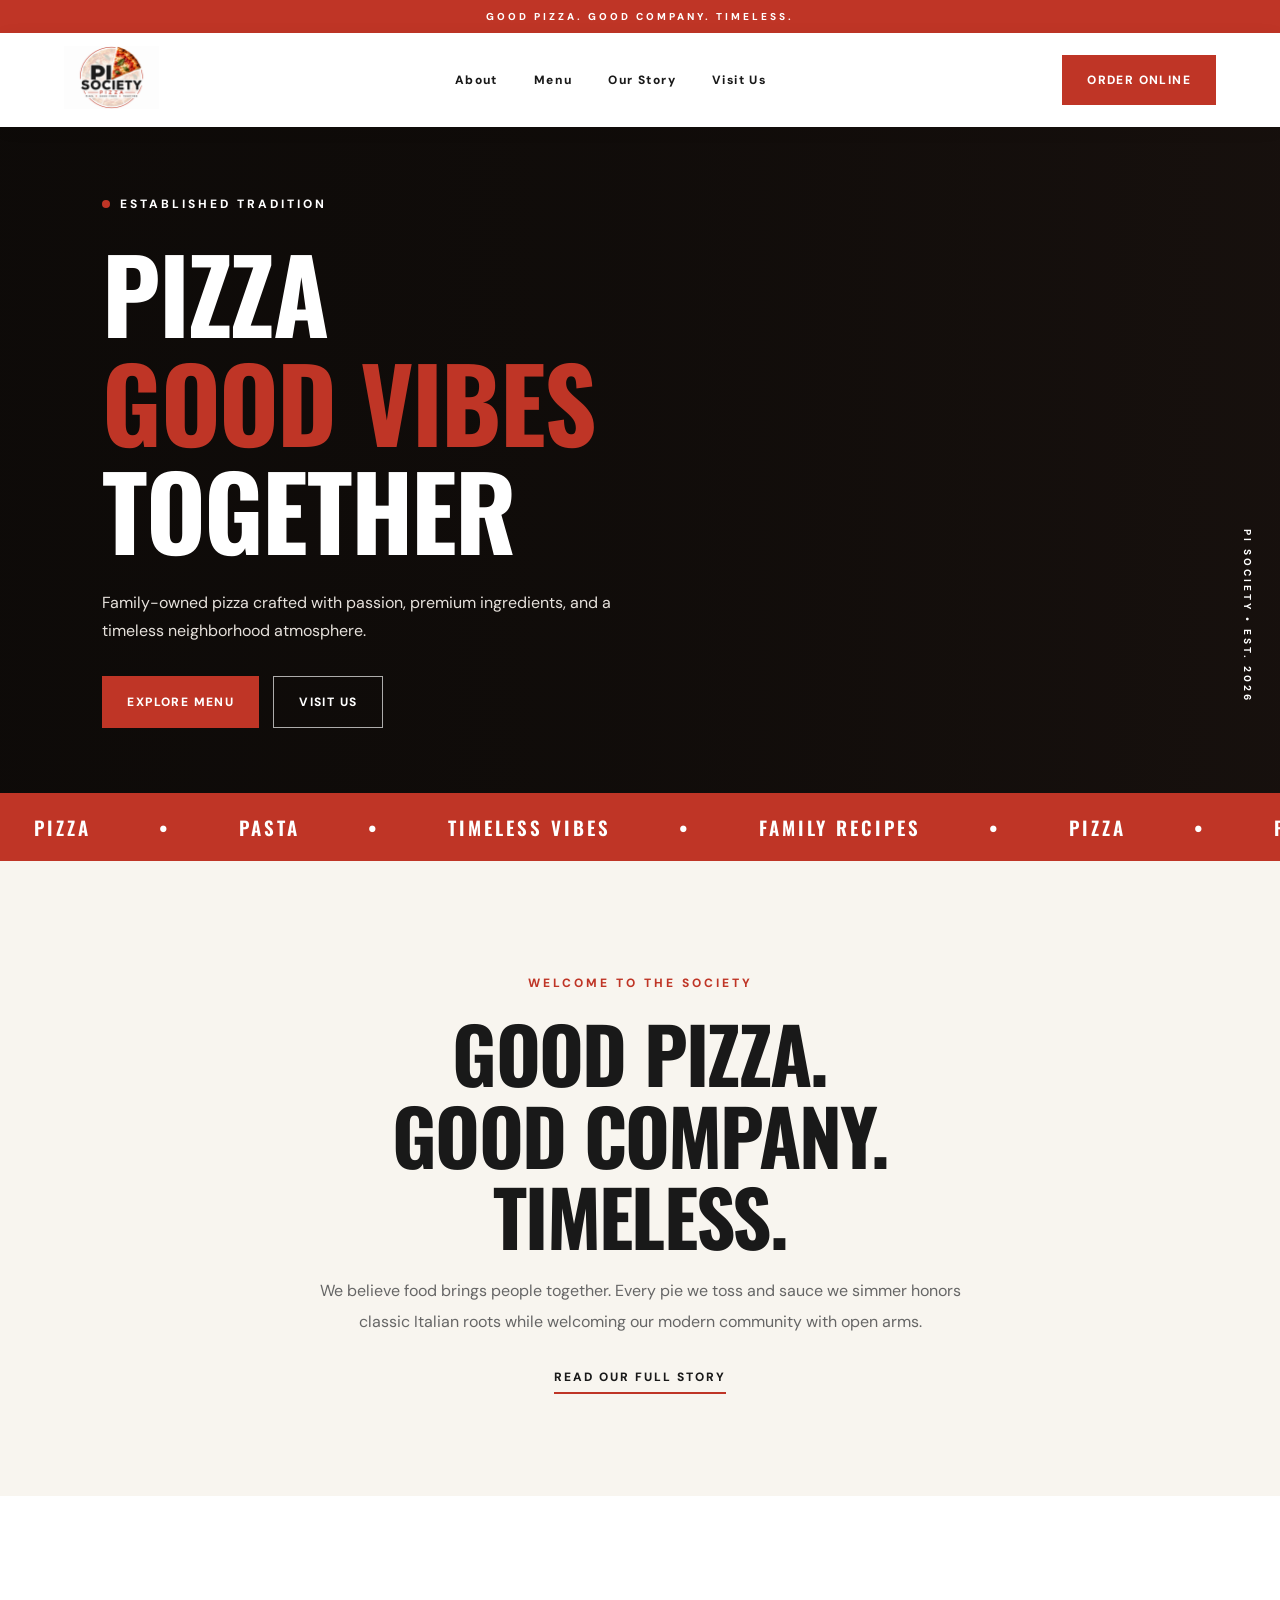
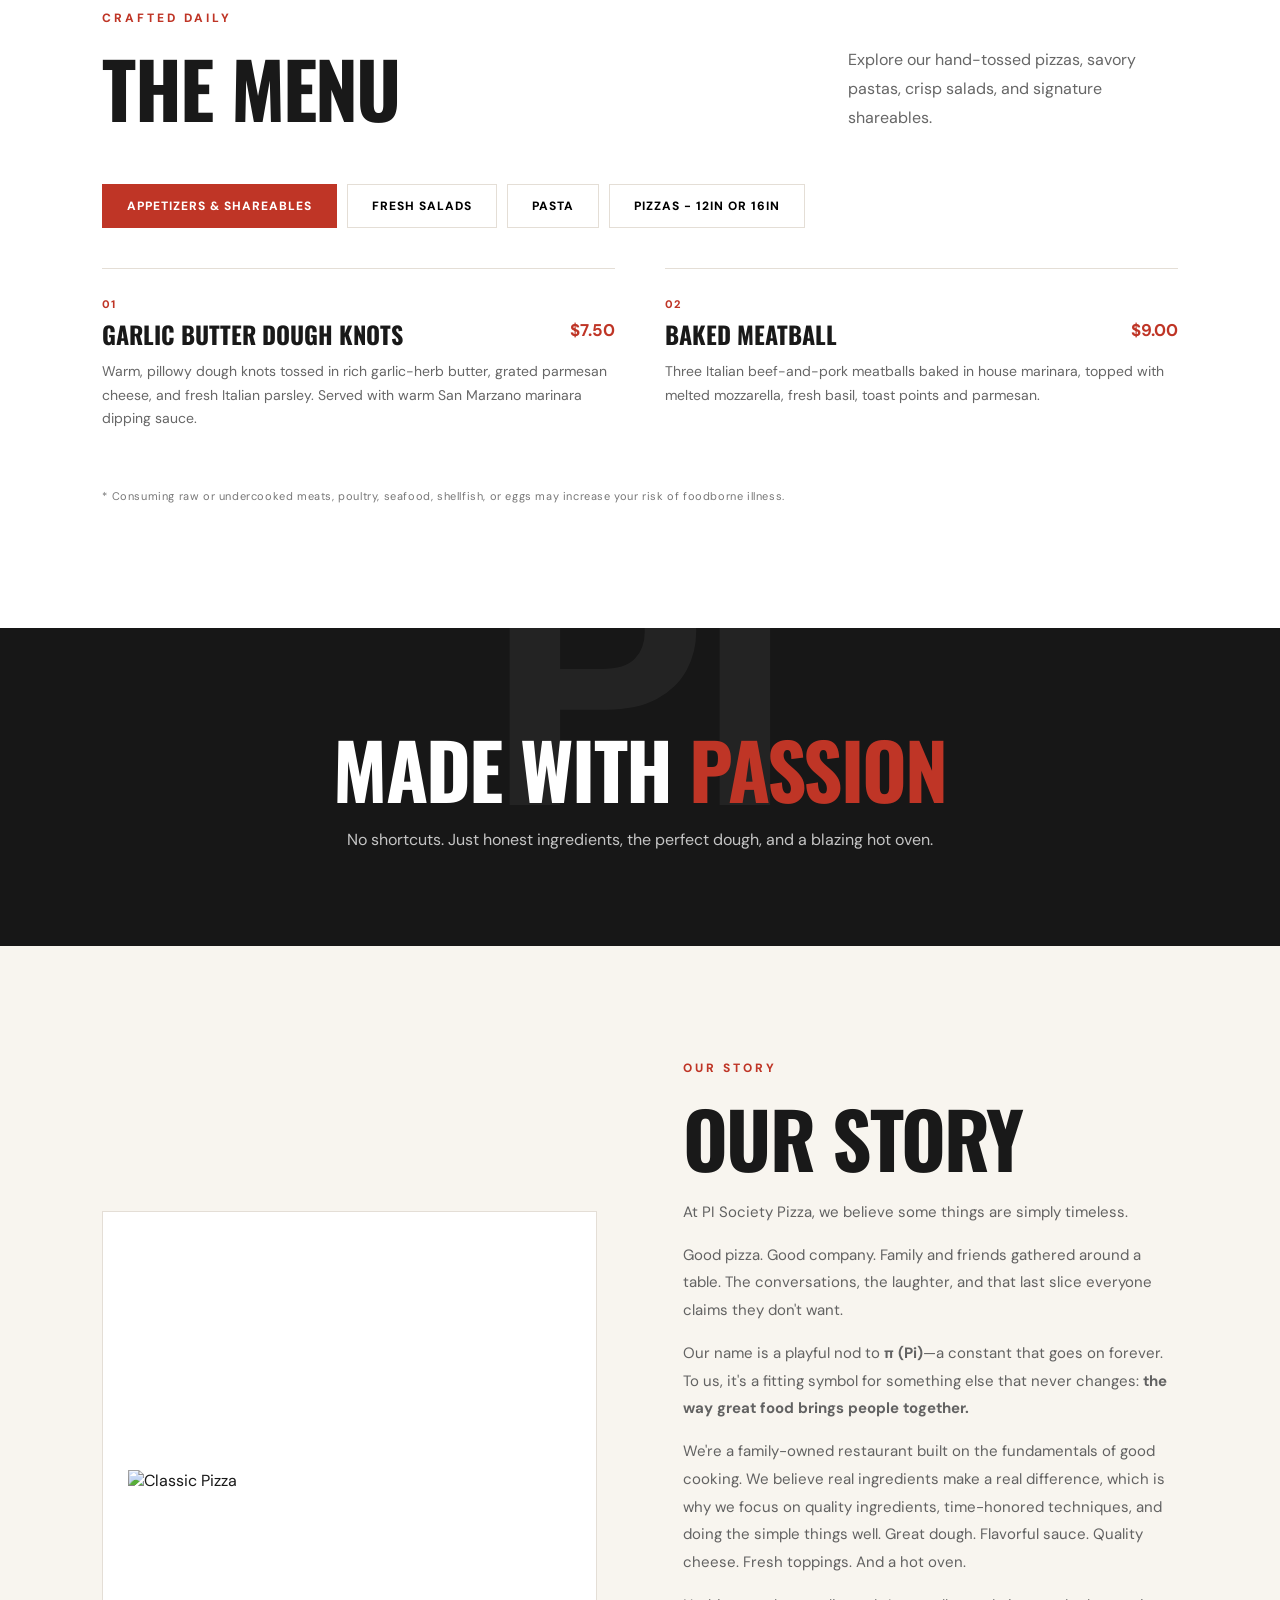
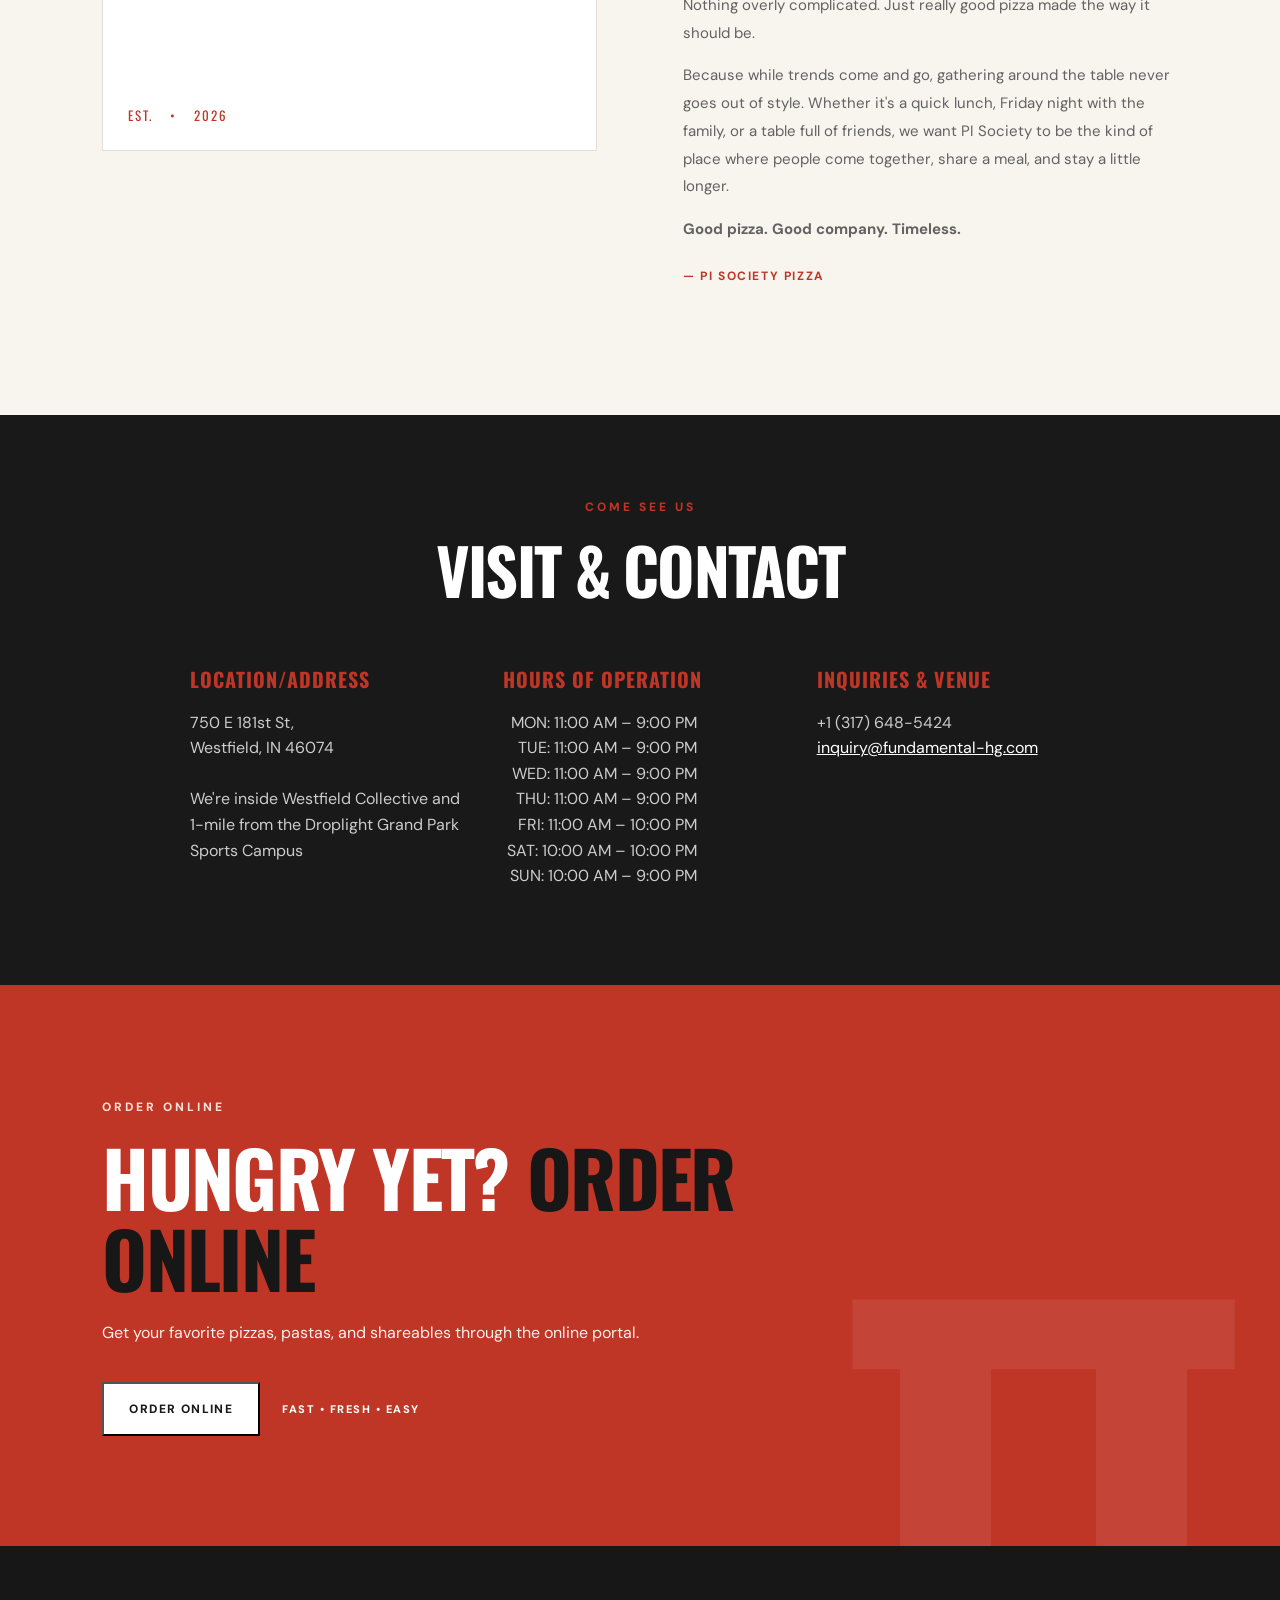
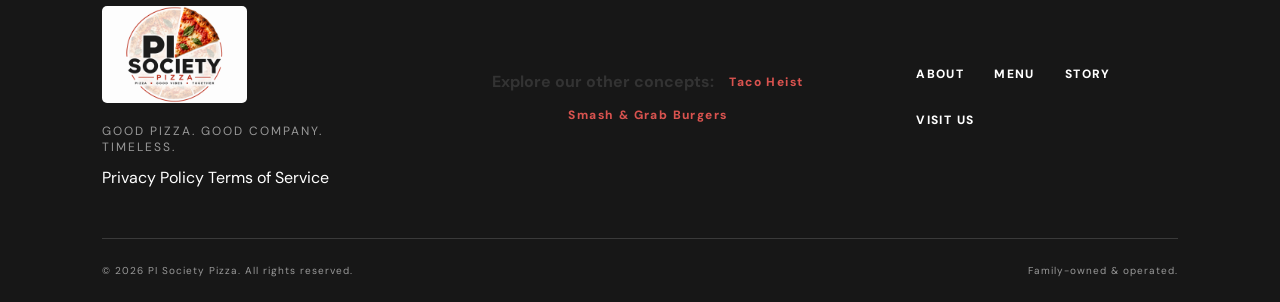
==== index.html @ d2dd9883 "alternate name" ====
<!doctype html>
<html lang="en">
<head>
    <meta charset="utf-8">
    <meta name="viewport" content="width=device-width, initial-scale=1">
    <meta name="theme-color" content="#bb3224">
    <meta name="description" content="PI Society Pizza — family-owned pizza, good vibes, together. Explore our pizzas, pastas, salads and shareables.">
    <title>PI Society Pizza</title>
    <link rel="preconnect" href="https://fonts.googleapis.com">
    <link rel="preconnect" href="https://fonts.gstatic.com" crossorigin>
    <link href="https://fonts.googleapis.com/css2?family=DM+Sans:wght@400;500;600;700;800&family=Oswald:wght@400;500;600;700&display=swap" rel="stylesheet">
    <link rel="stylesheet" href="css/styles.css">
    <link rel="icon" type="image/png" href="images/favicon.png">
    <meta property="og:site_name" content="PI Society Pizza, Good Pizza. Good Company. Timeless.">
    <script type="application/ld+json">
        {
        "@context": "https://schema.org",
        "@type": "WebSite",
        "name": "PI Society Pizza",
        "alternateName": "Pi Society Pizza: Good Pizza. Good Company. Timeless.",        
        "url": "https://pisocietypizza.com/"
        }
</script>
</head>
<script async src="https://www.googletagmanager.com/gtm.js?id=GTM-TGFSW2G2"></script>
<script>
  window.dataLayer = window.dataLayer || [];
  function gtag(){dataLayer.push(arguments);}
  gtag('js', new Date());
</script>
<body>
    <div class="topbar">GOOD PIZZA. GOOD COMPANY. TIMELESS.</div>
    
    <header class="header">
        <a class="brand" href="#home" aria-label="PI Society Pizza home">
            <img src="images/pi_company_logo.png" alt="PI Society Pizza Logo">
        </a>
        <nav aria-label="Main Navigation">
            <a href="#intro">About</a>
            <a href="#menu">Menu</a>
            <a href="#story">Our Story</a>
            <a href="#visit">Visit Us</a>
        </nav>
        <div class="header-right-actions">
            <a href="https://order.toasttab.com/online/pi-society-wfc" target="_blank" rel="noopener" class="btn btn-red header-order-btn order-popup-trigger">ORDER ONLINE</a>
            <button class="navtoggle" aria-label="Toggle Navigation">☰</button>
        </div>
    </header>

    <main id="home">
        <section class="hero">
            <div class="hero-photo" role="img" aria-label="Delicious wood-fired pizza"></div>
            <div class="hero-shade"></div>
            <div class="hero-content">
                <span class="eyebrow"><span class="dot"></span>ESTABLISHED TRADITION</span>
                <h1>PIZZA<br><em>GOOD VIBES</em><br>TOGETHER</h1>
                <p>Family-owned pizza crafted with passion, premium ingredients, and a timeless neighborhood atmosphere.</p>
                <div class="hero-actions">
                    <a href="#menu" class="btn btn-red">EXPLORE MENU</a>
                    <a href="#visit" class="btn btn-outline">VISIT US</a>
                </div>
            </div>
            <div class="hero-vertical">PI SOCIETY • EST. 2026</div>
        </section>

        <div class="ticker" aria-hidden="true">
            <div>
                <span>PIZZA</span><span>•</span>
                <span>PASTA</span><span>•</span>
                <span>TIMELESS VIBES</span><span>•</span>
                <span>FAMILY RECIPES</span><span>•</span>
				<span>PIZZA</span><span>•</span>
                <span>PASTA</span><span>•</span>
                <span>TIMELESS VIBES</span><span>•</span>
                <span>FAMILY RECIPES</span><span>•</span>
				<span>PIZZA</span><span>•</span>
                <span>PASTA</span><span>•</span>
                <span>TIMELESS VIBES</span><span>•</span>
                <span>FAMILY RECIPES</span><span>•</span>
				<span>PIZZA</span><span>•</span>
                <span>PASTA</span><span>•</span>
                <span>TIMELESS VIBES</span><span>•</span>
                <span>FAMILY RECIPES</span><span>•</span>
            </div>
        </div>

        <section id="intro" class="section intro">
            <span class="section-kicker">WELCOME TO THE SOCIETY</span>
            <h2>GOOD PIZZA.<br>GOOD COMPANY.<br>TIMELESS.</h2>
            <p>We believe food brings people together. Every pie we toss and sauce we simmer honors classic Italian roots while welcoming our modern community with open arms.</p>
            <a href="#story" class="text-link">READ OUR FULL STORY</a>
        </section>

        <section id="menu" class="section menu">
            <div class="section-head">
                <div>
                    <span class="section-kicker">CRAFTED DAILY</span>
                    <h2>THE MENU</h2>
                </div>
                <p>Explore our hand-tossed pizzas, savory pastas, crisp salads, and signature shareables.</p>
            </div>
            
            <div class="tabs" role="tablist" aria-label="Menu Categories">
                <!-- Populated via main.js -->
            </div>

            <div class="menu-grid" id="menu-container">
                <!-- Injected via main.js -->
            </div>
            
            <p class="menu-note">* Consuming raw or undercooked meats, poultry, seafood, shellfish, or eggs may increase your risk of foodborne illness.</p>
        </section>

        <section class="statement">
            <span>PI</span>
            <h2>MADE WITH <em>PASSION</em></h2>
            <p>No shortcuts. Just honest ingredients, the perfect dough, and a blazing hot oven.</p>
        </section>

        <section id="story" class="section story">
            <div class="story-visual">
                <img src="https://images.unsplash.com/photo-1574071318508-1cdbab80d002?auto=format&fit=crop&w=1800&q=85](https://images.unsplash.com/photo-1574071318508-1cdbab80d002?auto=format&fit=crop&w=1800&q=85" alt="Classic Pizza">
                <div class="story-stamp">EST. <span>•</span> 2026</div>
            </div>
            <div class="story-copy">
                <span class="section-kicker">OUR STORY</span>
                <h2>OUR STORY</h2>
                <p>At PI Society Pizza, we believe some things are simply timeless.</p>
				<p>Good pizza. Good company. Family and friends gathered around a table. The conversations, the laughter, and that last slice everyone claims they don't want.</p>
                <p>Our name is a playful nod to <b>π (Pi)</b>—a constant that goes on forever. To us, it's a fitting symbol for something else that never changes: <b>the way great food brings people together.</b></p>
				<p>We're a family-owned restaurant built on the fundamentals of good cooking. We believe real ingredients make a real difference, which is why we focus on quality ingredients, time-honored techniques, and doing the simple things well. Great dough. Flavorful sauce. Quality cheese. Fresh toppings. And a hot oven.</p>
				<p>Nothing overly complicated. Just really good pizza made the way it should be.</p>
				<p>Because while trends come and go, gathering around the table never goes out of style. Whether it's a quick lunch, Friday night with the family, or a table full of friends, we want PI Society to be the kind of place where people come together, share a meal, and stay a little longer.</p>
				<p><b>Good pizza. Good company. Timeless.</b></p>
				<strong>— PI SOCIETY PIZZA</strong></br>
				
		</div>
        </section>

        <section id="visit" class="section visit-us" style="background: var(--black); color: white; text-align: center; padding: 80px 8%;">
            <span class="section-kicker" style="color: var(--red);">COME SEE US</span>
            <h2 style="font-family: Oswald, sans-serif; font-size: clamp(36px, 5vw, 64px); margin: 20px 0;">VISIT & CONTACT</h2>
            <div style="display: grid; grid-template-columns: repeat(auto-fit, minmax(250px, 1fr)); gap: 40px; margin-top: 40px; text-align: left; max-width: 900px; margin-left: auto; margin-right: auto;">
                <div>
                    <h3 style="color: var(--red); font-family: Oswald, sans-serif; font-size: 20px; letter-spacing: 1px; margin-bottom: 10px;">LOCATION/ADDRESS</h3>
                    <p style="color: #ccc; line-height: 1.6;">750 E 181st St,<br>Westfield, IN 46074<br><br>We're inside Westfield Collective and 1-mile from the Droplight Grand Park Sports Campus</p>
                </div>
                <div>
                    <h3 style="color: var(--red); font-family: Oswald, sans-serif; font-size: 20px; letter-spacing: 1px; margin-bottom: 10px;">HOURS OF OPERATION</h3>
                    <p style="color: #ccc; line-height: 1.6; text-align: right; margin-right:2em; padding-right: 3em;">MON: 11:00 AM – 9:00 PM<br>TUE: 11:00 AM – 9:00 PM<br>WED: 11:00 AM – 9:00 PM<br>THU: 11:00 AM – 9:00 PM<br>FRI: 11:00 AM – 10:00 PM<br>SAT: 10:00 AM – 10:00 PM<br>SUN: 10:00 AM – 9:00 PM</p>
                </div>
                <div>
                    <h3 style="color: var(--red); font-family: Oswald, sans-serif; font-size: 20px; letter-spacing: 1px; margin-bottom: 10px;">INQUIRIES & VENUE</h3>
                    <p style="color: #ccc; line-height: 1.6;">+1 (317) 648-5424<br><a href="mailto:inquiry@fundamental-hg.com" style="color: #fff; text-decoration: underline;">inquiry@fundamental-hg.com</a></p>
                </div>
            </div>
        </section>

        <section class="section order">
            <div class="order-inner">
                <span class="section-kicker">ORDER ONLINE</span>
                <h2>HUNGRY YET? <em>ORDER ONLINE</em></h2>
                <p>Get your favorite pizzas, pastas, and shareables through the online portal.</p>
                <div class="order-actions">
                    <button class="btn btn-light order-popup-trigger">ORDER ONLINE</button>
                    <span>FAST • FRESH • EASY</span>
                </div>
            </div>
            <div class="order-pi" aria-hidden="true">π</div>
        </section>
    </main>

    <footer>
        <div class="footer-top">
            <div>
                <img src="images/pi_company_logo.png" alt="PI Society Pizza Logo">
                <p style="margin-top: 15px; color: #999;">GOOD PIZZA. GOOD COMPANY. TIMELESS.</p>
                <div class="legal-links">
                    <a href="/privacy.html">Privacy Policy</a>
                    <a href="/terms.html">Terms of Service</a>
                </div>
            </div>
            <div class = "footer-links">
                <div class="sibling-concepts">
                <span class="concepts-label" >Explore our other concepts:</span>
                 <a href="https://www.taco-heist.com" target="_blank" class="concept-link">Taco Heist</a>
                 <a href="https://www.smashngrab-burgers.com" target="_blank" class="concept-link">Smash & Grab Burgers</a>
                </div>
            </div>
            <div class="footer-links">
                <a href="#intro">ABOUT</a>
                <a href="#menu">MENU</a>
                <a href="#story">STORY</a>
                <a href="#visit">VISIT US</a>
            </div>
        </div>
        <div class="footer-bottom">
            <span>&copy; 2026 PI Society Pizza. All rights reserved.</span>
            <span>Family-owned & operated.</span>
        </div>
    </footer>

  <!-- External Redirect Popup Modal -->
  <div class="modal-overlay" id="orderModal" style="display: none;">
    <div class="modal-box">
      <h3 style="color: var(--black); font-family: Oswald, sans-serif; font-size: 24px; margin-bottom: 15px;">REDIRECTING TO ORDER</h3>
      <p style="color: var(--grey); margin-bottom: 30px;">You are now being redirected to our secure online ordering partner website.</p>
      <div class="modal-actions" style="display: flex; justify-content: center; gap: 15px;">
        <button class="btn btn-red" id="proceedBtn">CONTINUE</button>
        <button class="btn btn-outline" id="cancelBtn" style="color: var(--black); border-color: var(--black);">CANCEL</button>
      </div>
    </div>
  </div>

    <script src="js/menu-data.js"></script>
    <script src="js/main.js"></script>
</body>
</html>
---- css/styles.css ----
:root {
    --red: #bf3526;
    --black: #191919;
    --cream: #f8f5ef;
    --muted: #777;
    --line: #e4ded6;
}

* { box-sizing: border-box; }
html { scroll-behavior: smooth; }
body { margin: 0; background: var(--cream); color: var(--black); font-family: 'DM Sans', sans-serif; }
a { color: inherit; text-decoration: none; }
button { font: inherit; }

.topbar { background: var(--red); color: #fff; text-align: center; padding: 10px; font-size: 10px; font-weight: 800; letter-spacing: 3px; }
.header { height: 94px; padding: 0 5%; display: flex; align-items: center; justify-content: space-between; background: #fff; position: sticky; top: 0; z-index: 20; box-shadow: 0 3px 18px #0000000b; }
.brand img { width: 95px; height: 80px; object-fit: contain; }
.header nav { display: flex; gap: 36px; }
.header nav a, .footer-links a { font-size: 12px; font-weight: 800; letter-spacing: 1.4px; }
.header nav a:hover, .footer-links a:hover { color: var(--red); }

.header-right-actions {
    display: flex;
    align-items: center;
    gap: 20px;
}

.header-order-btn {
    padding: 11px 20px;
    font-size: 11px;
}

.btn { display: inline-flex; align-items: center; justify-content: center; gap: 35px; padding: 17px 25px; font-size: 12px; font-weight: 800; letter-spacing: 1.4px; transition: transform .2s, background .2s; cursor: pointer; }
.btn:hover { transform: translateY(-3px); }
.btn-red { background: var(--red); color: white; }
.btn-outline { border: 1px solid #ffffffa8; color: white; }
.btn-light { background: white; color: var(--black); }

.navtoggle { display: none; }

.hero { min-height: 660px; position: relative; display: flex; align-items: center; overflow: hidden; background: #18110e; color: white; }
.hero-photo { position: absolute; inset: 0; background-image: url('https://images.unsplash.com/photo-1574071318508-1cdbab80d002?auto=format&fit=crop&w=1800&q=85'); background-size: cover; background-position: center 53%; }
.hero-shade { position: absolute; inset: 0; background: linear-gradient(90deg, rgba(13,10,8,.94), rgba(13,10,8,.7) 47%, rgba(13,10,8,.12)); }
.hero-content { position: relative; z-index: 1; margin-left: 8%; max-width: 800px; padding: 65px 0; }
.eyebrow, .section-kicker { font-size: 12px; font-weight: 800; letter-spacing: 3px; color: var(--red); }
.eyebrow { color: #fff; }
.dot { display: inline-block; width: 8px; height: 8px; background: var(--red); border-radius: 50%; margin-right: 10px; }

.hero h1, h2 { font-family: Oswald, Impact, sans-serif; font-weight: 700; line-height: 1.06; letter-spacing: -1.7px; }
.hero h1 { font-size: clamp(64px, 8vw, 125px); margin: 25px 0; }
.hero h1 em, h2 em { color: var(--red); font-style: normal; }
.hero p { max-width: 515px; line-height: 1.8; color: #e6e1dc; font-size: 16px; }
.hero-actions { display: flex; gap: 14px; margin-top: 30px; }
.hero-vertical { position: absolute; right: 26px; bottom: 90px; writing-mode: vertical-rl; letter-spacing: 3px; font-size: 10px; font-weight: 800; }

.ticker { background: var(--red); color: #fff; overflow: hidden; padding: 20px 0; white-space: nowrap; font-family: Oswald, sans-serif; font-weight: 600; font-size: 19px; letter-spacing: 3px; width: 100%; }
.ticker div { display: flex; width: max-content; min-width: 200%; animation: marquee 45s linear infinite; }
.ticker span { margin: 0 34px; flex-shrink: 0; }
@keyframes marquee { to { transform: translateX(-50%); } }

.section { padding: 110px 8%; }
.intro { text-align: center; max-width: 1000px; margin: auto; }
.intro h2, .section-head h2, .story h2, .order h2, .statement h2 { font-size: clamp(48px, 6vw, 86px); margin: 20px 0; }
.intro p { max-width: 660px; margin: 0 auto 28px; line-height: 1.9; color: #666; }
.text-link { font-size: 12px; font-weight: 800; letter-spacing: 2px; border-bottom: 2px solid var(--red); padding-bottom: 7px; }

.menu { background: #fff; }
.section-head { display: flex; justify-content: space-between; align-items: end; gap: 40px; }
.section-head p { max-width: 330px; color: #666; line-height: 1.8; }
.tabs { display: flex; gap: 10px; flex-wrap: wrap; margin: 35px 0 40px; }
.tab { border: 1px solid var(--line); background: transparent; padding: 13px 24px; cursor: pointer; font-size: 12px; font-weight: 800; letter-spacing: 1px; }
.tab.active, .tab:hover { background: var(--red); border-color: var(--red); color: #fff; }

.menu-grid { display: grid; grid-template-columns: repeat(2, minmax(0, 1fr)); gap: 0 50px; }
.menu-item { border-top: 1px solid var(--line); padding: 28px 0 30px; position: relative; }
.menu-number { font-size: 11px; font-weight: 800; color: var(--red); letter-spacing: 1px; }
.item-heading { display: flex; justify-content: space-between; align-items: start; gap: 20px; margin: 8px 0; }
.item-heading h3 { font-family: Oswald, sans-serif; font-size: 24px; text-transform: uppercase; margin: 0; line-height: 1.3; }
.item-heading strong { font-size: 17px; color: var(--red); white-space: nowrap; }
.menu-item p { font-size: 14px; color: #666; line-height: 1.7; margin: 10px 0 0; }
.menu-note { margin-top: 25px; font-size: 11px; color: #777; line-height: 1.9; letter-spacing: .6px; }

.statement { background: #171717; color: #fff; text-align: center; padding: 80px 20px; position: relative; overflow: hidden; }
.statement > span { position: absolute; font-size: 360px; font-weight: 800; opacity: .05; top: -180px; left: 50%; transform: translateX(-50%); }
.statement h2 { position: relative; }
.statement p { color: #c5c5c5; position: relative; }

.story { display: grid; grid-template-columns: 1fr 1fr; gap: 8%; align-items: center; }
.story-visual { min-height: 540px; background: #fff; display: flex; align-items: center; justify-content: center; position: relative; border: 1px solid var(--line); }
.story-visual img { width: 90%; max-width: 500px; }
.story-stamp { position: absolute; bottom: 25px; left: 25px; font-family: Oswald, sans-serif; font-size: 13px; letter-spacing: 2px; color: var(--red); }
.story-stamp span { margin: 0 12px; }
.story-copy p { color: #626262; line-height: 1.85; font-size: 15px; }
.story-copy strong { display: block; color: var(--red); font-size: 12px; letter-spacing: 1.6px; margin-top: 24px; }

.order { background: var(--red); color: white; position: relative; overflow: hidden; }
.order-inner { position: relative; z-index: 1; max-width: 850px; }
.order .section-kicker { color: #ffe0d9; }
.order h2 em { color: #171717; }
.order p { max-width: 580px; line-height: 1.8; color: #fff0eb; }
.order-actions { display: flex; align-items: center; gap: 22px; flex-wrap: wrap; margin-top: 35px; }
.order-actions span { font-size: 11px; letter-spacing: 1.5px; font-weight: 800; }
.order-pi { position: absolute; right: 2%; bottom: -180px; font-size: 650px; line-height: 1; color: #ffffff14; font-weight: 800; }

/* --- Order Redirect Modal Styles --- */
.order-modal-overlay {
    position: fixed;
    inset: 0;
    background: rgba(0, 0, 0, 0.75);
    z-index: 1000;
    display: flex;
    align-items: center;
    justify-content: center;
    padding: 20px;
    backdrop-filter: blur(4px);
    animation: fadeIn 0.2s ease-out;
}

.order-modal-content {
    background: #fff;
    color: #191919;
    padding: 40px 30px;
    max-width: 480px;
    width: 100%;
    text-align: center;
    border-radius: 4px;
    box-shadow: 0 20px 40px rgba(0,0,0,0.3);
    position: relative;
}

.order-modal-badge {
    display: inline-block;
    font-size: 10px;
    font-weight: 800;
    letter-spacing: 2px;
    color: var(--red);
    background: #fdf2f1;
    padding: 6px 12px;
    margin-bottom: 15px;
    border-radius: 2px;
}

.order-modal-content h3 {
    font-family: 'Oswald', sans-serif;
    font-size: 26px;
    margin: 0 0 15px 0;
    letter-spacing: -0.5px;
}

.order-modal-content p {
    font-size: 15px;
    color: #666;
    line-height: 1.6;
    margin-bottom: 30px;
}

.order-modal-actions {
    display: flex;
    gap: 12px;
}

.order-modal-actions .btn {
    padding: 14px 20px;
    font-size: 11px;
    text-align: center;
    justify-content: center;
}

@keyframes fadeIn {
    from { opacity: 0; transform: scale(0.95); }
    to { opacity: 1; transform: scale(1); }
}

footer { background: #171717; color: #fff; padding: 60px 8% 25px; }
.footer-top { display: flex; justify-content: space-between; align-items: center; gap: 35px; }
.footer-top img { width: 145px; background: white; border-radius: 5px; }
.footer-top p { font-size: 12px; letter-spacing: 2px; }
.footer-links { display: flex; gap: 30px; flex-wrap: wrap; }
.footer-bottom { display: flex; justify-content: space-between; gap: 20px; flex-wrap: wrap; border-top: 1px solid #3a3a3a; padding-top: 25px; margin-top: 50px; color: #999; font-size: 10px; letter-spacing: 1px; }

@media(max-width: 800px) {
    .header { height: 78px; padding: 0 5%; }
    .brand img { height: 65px; width: 75px; }
    .navtoggle { display: block; background: none; border: 0; font-size: 26px; cursor: pointer; color: var(--black); }
    .header nav { display: none; position: absolute; top: 78px; left: 0; right: 0; background: white; flex-direction: column; padding: 25px 7%; box-shadow: 0 12px 15px #0002; }
    .header nav.open { display: flex; }
    .hero { min-height: 600px; }
    .hero-content { margin: 0 6%; padding: 75px 0; }
    .hero h1 { font-size: clamp(56px, 12vw, 90px); }
    .hero-shade { background: linear-gradient(90deg, #0d0a08e8, #0d0a08a3); }
    .hero-vertical { display: none; }
    .section { padding: 75px 6%; }
    .section-head { display: block; }
    .menu-grid { grid-template-columns: 1fr; }
    .story { grid-template-columns: 1fr; }
    .story-visual { min-height: 350px; }
    .story-visual img { max-width: 360px; }
    .footer-top { align-items: start; flex-direction: column; }
}

@media(max-width: 480px) {
    .topbar { font-size: 9px; letter-spacing: 1.5px; }
    .hero h1 { font-size: 56px; }
    .hero-actions { flex-wrap: wrap; }
    .hero-actions .btn { width: 100%; }
    .hero p { font-size: 14px; }
    .item-heading h3 { font-size: 21px; }
    .item-heading strong { font-size: 15px; }
    .tabs { gap: 7px; }
    .tab { padding: 11px 13px; font-size: 10px; }
    .order-pi { font-size: 350px; bottom: -90px; }
    .footer-links { gap: 18px; }
    .header-order-btn { padding: 9px 14px; font-size: 10px; }
}

.sibling-concepts {
    display: flex;
    align-items: center;
    justify-content: center;
    gap: 15px;
    padding: 10px;
    flex-wrap: wrap;
    font-family: inherit;
}

.concepts-label {
    font-weight: bold;
    color: #333; /* Adjust to match the specific site's text color */
}

.concept-link {
    text-decoration: none;
    color: #d9534f; /* Adjust to match the specific site's accent color */
    font-weight: 600;
    transition: color 0.3s ease;
}

.concept-link:hover {
    color: #000;
    text-decoration: underline;
}

/* Mobile responsive adjustment */
@media (max-width: 768px) {
    .sibling-concepts {
        flex-direction: column;
        gap: 10px;
    }
}

.modal-overlay {
    position: fixed;
    top: 0;
    left: 0;
    width: 100vw;
    height: 100vh;
    background: rgba(0, 0, 0, 0.7);
    z-index: 9999;
    display: none; /* Hide by default */
    justify-content: center;
    align-items: center;
}

.modal-box {
    background-color: #ffffff;
    padding: 40px;
    max-width: 500px;
    width: 90%;
    text-align: center;
    border-radius: 8px;
    box-shadow: 0 4px 20px rgba(0,0,0,0.5);
    color: #191919;
}
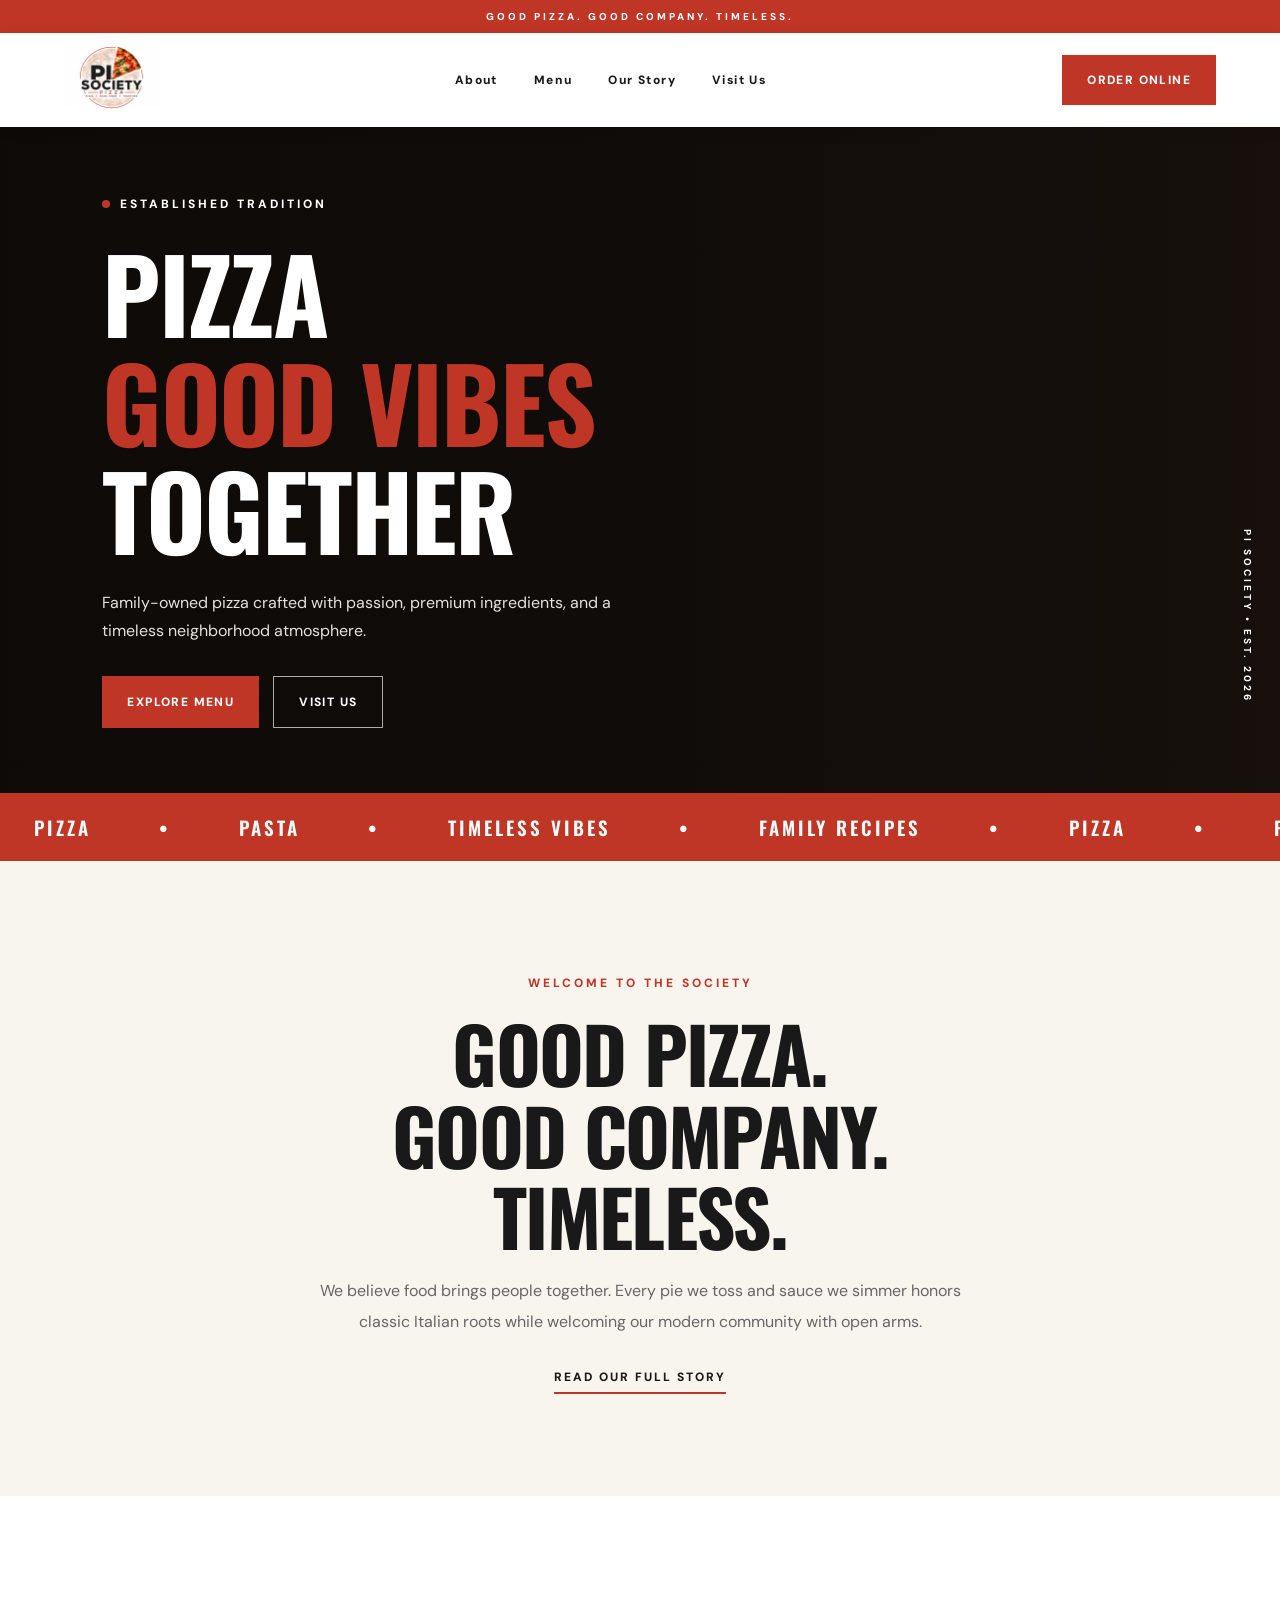
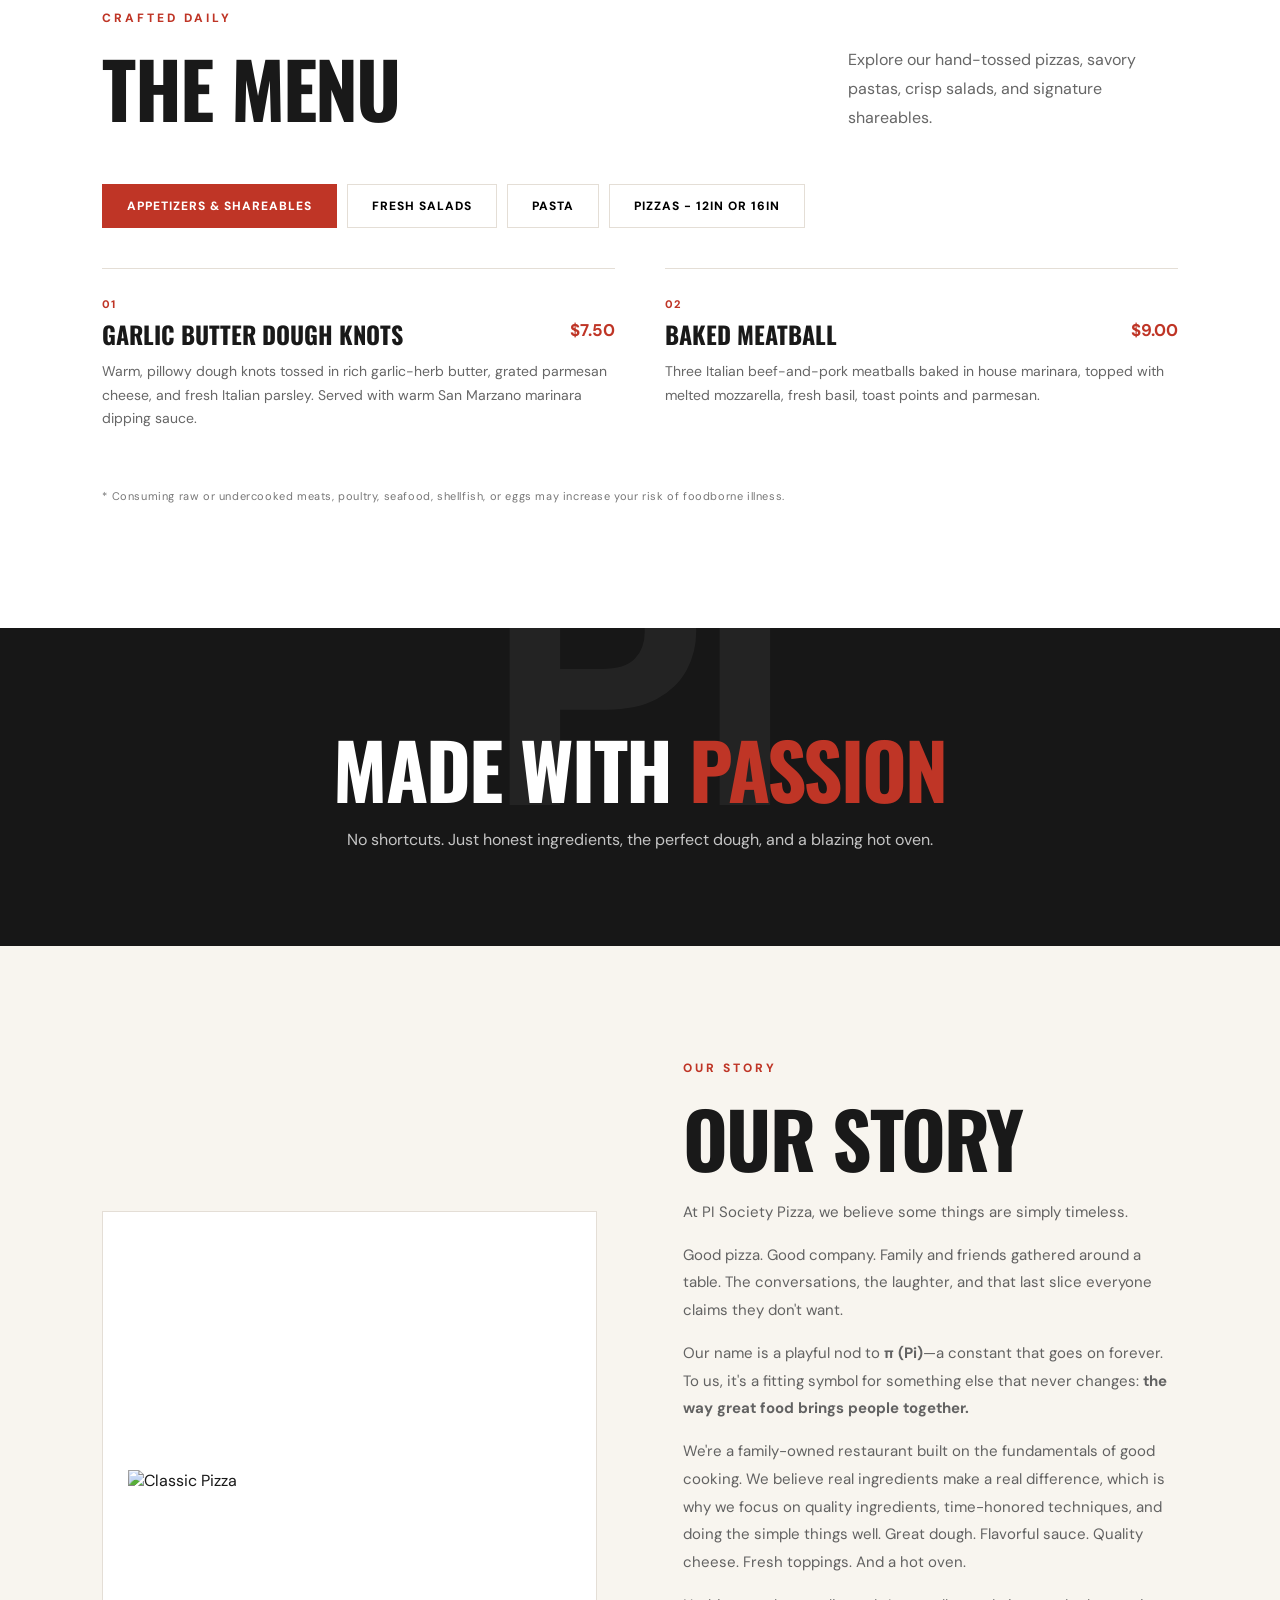
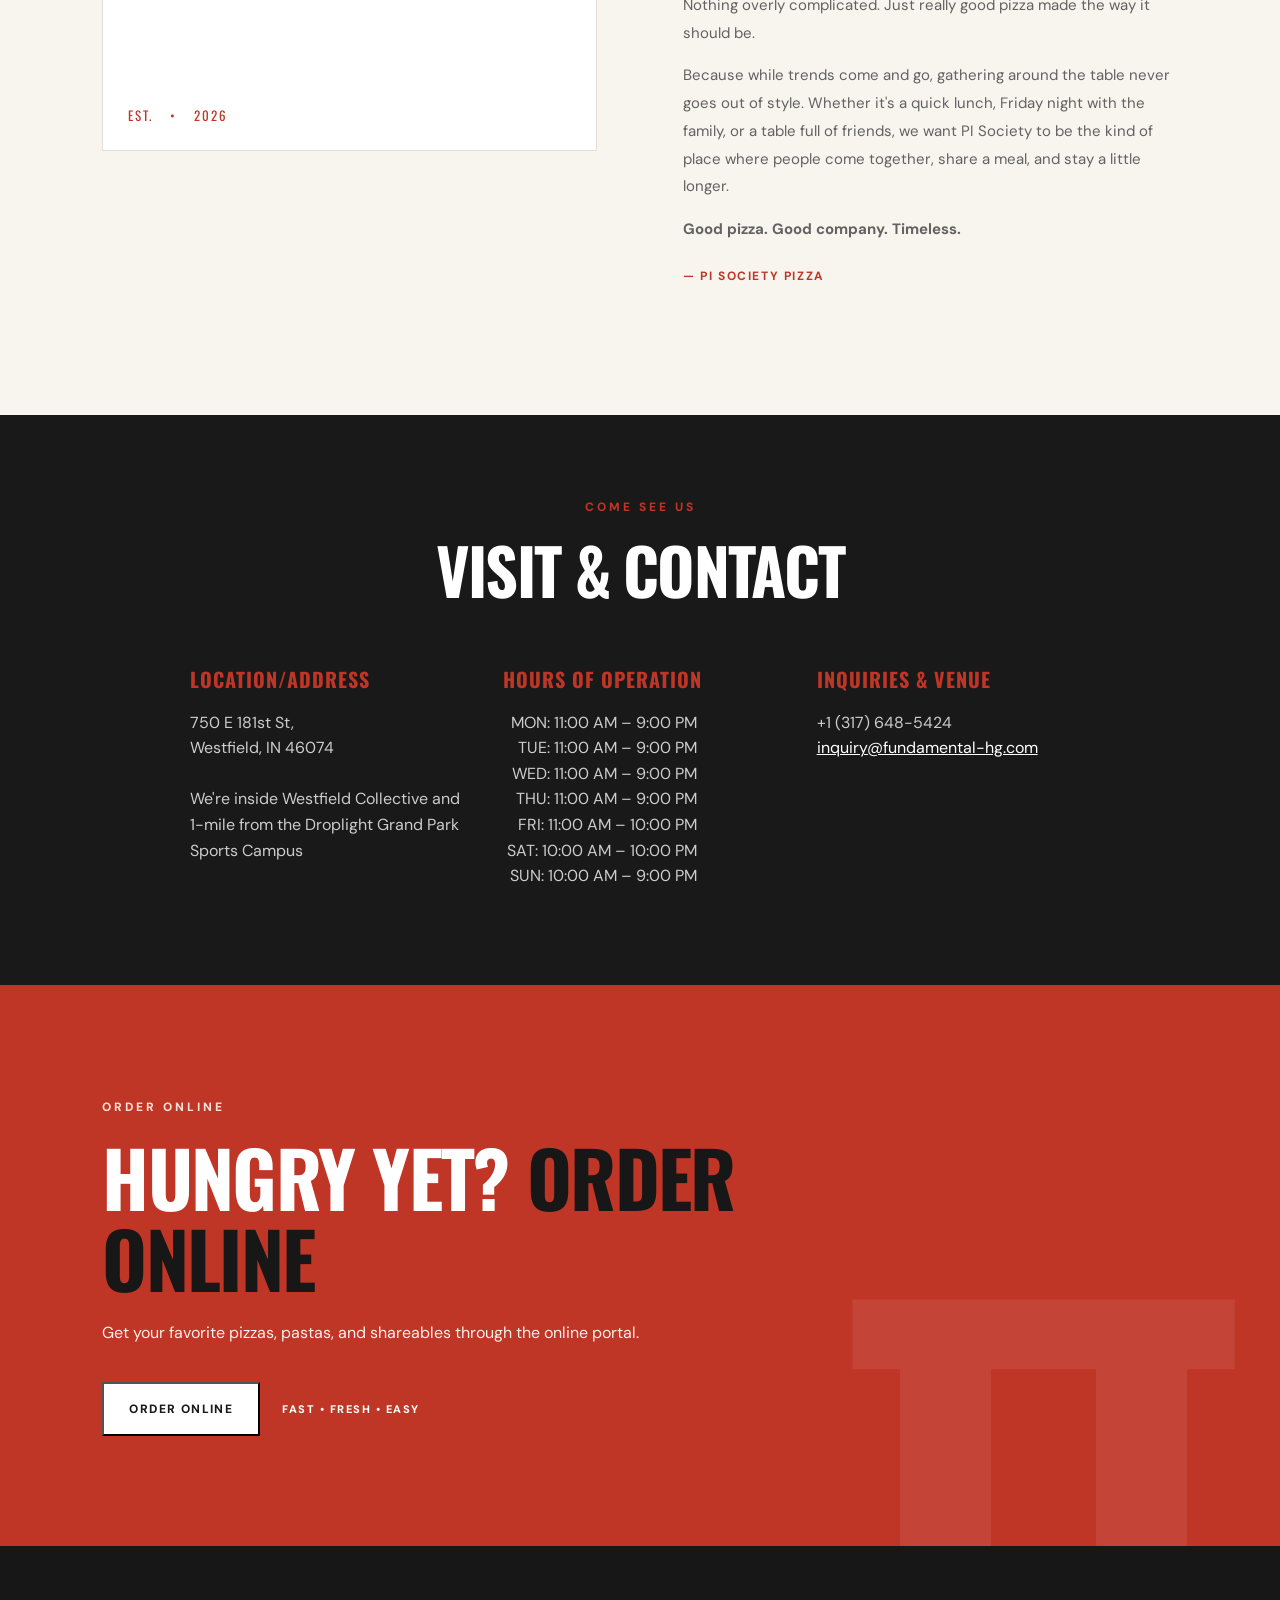
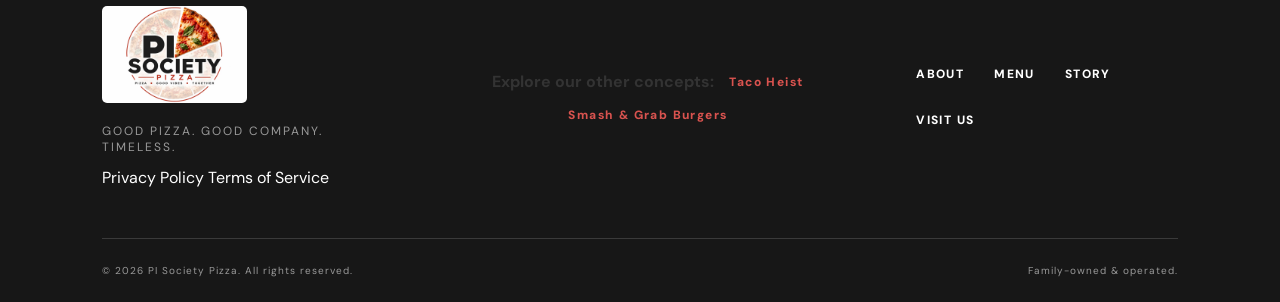
==== commit 9c6cde52: "logo webp" ====
--- a/index.html
+++ b/index.html
@@ -33,7 +33,7 @@
     
     <header class="header">
         <a class="brand" href="#home" aria-label="PI Society Pizza home">
-            <img src="images/pi_company_logo.png" alt="PI Society Pizza Logo">
+            <img src="images/pi_company_logo.webp" alt="PI Society Pizza Logo">
         </a>
         <nav aria-label="Main Navigation">
             <a href="#intro">About</a>
@@ -173,7 +173,7 @@
     <footer>
         <div class="footer-top">
             <div>
-                <img src="images/pi_company_logo.png" alt="PI Society Pizza Logo">
+                <img src="images/pi_company_logo.webp" alt="PI Society Pizza Logo">
                 <p style="margin-top: 15px; color: #999;">GOOD PIZZA. GOOD COMPANY. TIMELESS.</p>
                 <div class="legal-links">
                     <a href="/privacy.html">Privacy Policy</a>
